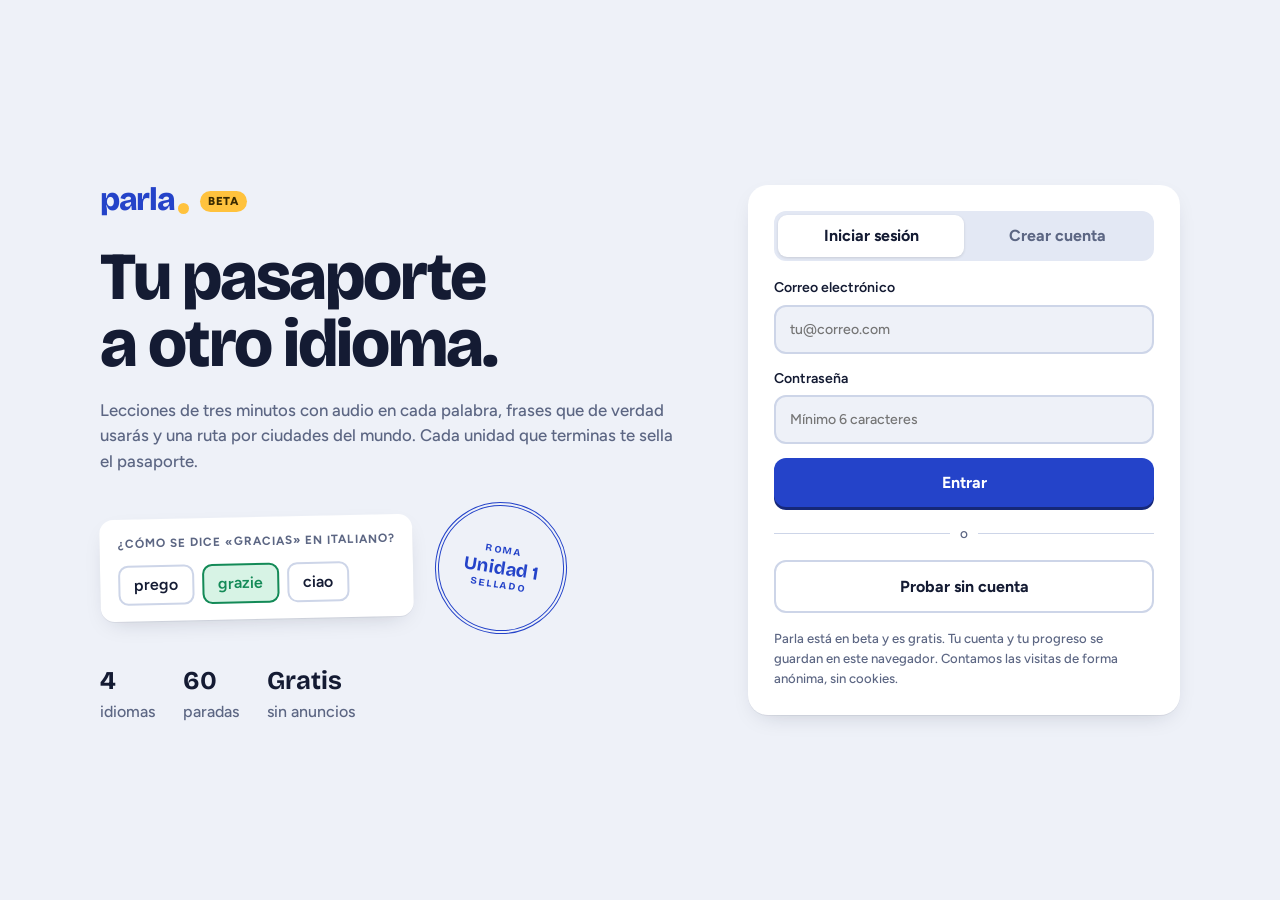
==== index.html @ 3d19ae79 "Parla beta: versión gratuita con medición de uso anónima Co-Authored-By: Claude Opus 5.5 <noreply@an" ====
<!doctype html>
<html lang="es">
<head>
  <meta charset="utf-8">
  <meta name="viewport" content="width=device-width, initial-scale=1, viewport-fit=cover">
  <title>Parla</title>
  <meta name="description" content="Aprende inglés, francés, italiano y alemán jugando: lecciones de 3 minutos con audio, frases reales y una ruta por ciudades del mundo.">
  <meta name="theme-color" content="#2443C9">
  <link rel="preconnect" href="https://fonts.googleapis.com">
  <link rel="preconnect" href="https://fonts.gstatic.com" crossorigin>
  <link rel="stylesheet" href="https://fonts.googleapis.com/css2?family=Bricolage+Grotesque:opsz,wght@12..96,500;12..96,700;12..96,800&family=Figtree:wght@400;500;600;700&display=swap">
  <link rel="stylesheet" href="css/styles.css">
</head>
<body>
  <div id="app"></div>
  <script src="js/data.js"></script>
  <script src="js/store.js"></script>
  <script src="js/analytics.js"></script>
  <script src="js/app.js"></script>
</body>
</html>
---- css/styles.css ----
/* Parla: cuaderno de viaje. Ruta vertical tipo mapa de metro, sellos de pasaporte como recompensa.
   Cobalto de tinta de sello + amarillo de billete; neutros fríos ligeramente azulados. */
:root {
  --bg: #EEF1F8;
  --surface: #FFFFFF;
  --surface-2: #E3E8F4;
  --ink: #141B33;
  --muted: #5C6683;
  --line: #CDD5E8;
  --brand: #2443C9;
  --brand-ink: #FFFFFF;
  --brand-soft: #DCE3FF;
  --sun: #FFC23D;
  --sun-ink: #3A2A00;
  --ok: #138A57;
  --ok-soft: #D7F3E5;
  --bad: #C93A3A;
  --bad-soft: #FBE0DE;
  --shadow: 0 1px 0 rgba(20, 27, 51, .06), 0 8px 24px -12px rgba(20, 27, 51, .25);
  --f-display: "Bricolage Grotesque", "Avenir Next", "Segoe UI", sans-serif;
  --f-body: "Figtree", "Avenir Next", "Segoe UI", system-ui, sans-serif;
  --r: 14px;
  color-scheme: light;
}
@media (prefers-color-scheme: dark) {
  :root:not([data-theme="light"]) {
    --bg: #0D1122; --surface: #161C33; --surface-2: #1F2742; --ink: #E9EDF8; --muted: #98A2C0; --line: #2C3556;
    --brand: #7D95FF; --brand-ink: #0D1122; --brand-soft: #222D5A; --sun: #FFCB5C; --sun-ink: #2A1E00;
    --ok: #4FD192; --ok-soft: #12382A; --bad: #FF7B72; --bad-soft: #43201F;
    --shadow: 0 1px 0 rgba(0,0,0,.3), 0 10px 28px -14px rgba(0,0,0,.7);
    color-scheme: dark;
  }
}
:root[data-theme="dark"] {
  --bg: #0D1122; --surface: #161C33; --surface-2: #1F2742; --ink: #E9EDF8; --muted: #98A2C0; --line: #2C3556;
  --brand: #7D95FF; --brand-ink: #0D1122; --brand-soft: #222D5A; --sun: #FFCB5C; --sun-ink: #2A1E00;
  --ok: #4FD192; --ok-soft: #12382A; --bad: #FF7B72; --bad-soft: #43201F;
  --shadow: 0 1px 0 rgba(0,0,0,.3), 0 10px 28px -14px rgba(0,0,0,.7);
  color-scheme: dark;
}

* { box-sizing: border-box; }
html, body { margin: 0; min-height: 100%; }
body { background: var(--bg); color: var(--ink); font: 500 16px/1.5 var(--f-body); -webkit-font-smoothing: antialiased; }
h1, h2, h3 { font-family: var(--f-display); line-height: 1.1; margin: 0; text-wrap: balance; letter-spacing: -.01em; }
h1 { font-size: clamp(1.7rem, 4vw, 2.4rem); font-weight: 800; }
h2 { font-size: 1.35rem; font-weight: 700; }
p { margin: 0; }
button { font: inherit; color: inherit; cursor: pointer; }
button:disabled { cursor: not-allowed; }
:focus-visible { outline: 3px solid var(--brand); outline-offset: 2px; }
svg { width: 1.2em; height: 1.2em; flex: none; }
kbd { font-family: var(--f-body); }
.sr { position: absolute; width: 1px; height: 1px; overflow: hidden; clip: rect(0 0 0 0); }
.lead { color: var(--muted); font-size: 1.05rem; max-width: 60ch; }
.fine { color: var(--muted); font-size: .82rem; }
.eyebrow { font-size: .74rem; font-weight: 700; letter-spacing: .09em; text-transform: uppercase; color: var(--muted); }
.plus-tag { font-style: normal; background: var(--sun); color: var(--sun-ink); padding: 1px 7px; border-radius: 99px; font-size: .72rem; letter-spacing: .04em; }

/* botones */
.btn { display: inline-flex; align-items: center; justify-content: center; gap: .4em; border: 0; border-radius: 12px; padding: .8em 1.3em; font-weight: 700; font-size: 1rem; background: var(--surface-2); color: var(--ink); transition: transform .08s, filter .15s; }
.btn:active:not(:disabled) { transform: translateY(2px); }
.btn:disabled { opacity: .45; }
.btn-primary { background: var(--brand); color: var(--brand-ink); box-shadow: 0 3px 0 color-mix(in srgb, var(--brand) 60%, #000); }
.btn-primary:hover:not(:disabled) { filter: brightness(1.08); }
.btn-sun { background: var(--sun); color: var(--sun-ink); box-shadow: 0 3px 0 color-mix(in srgb, var(--sun) 60%, #000); }
.btn-ghost { background: transparent; border: 2px solid var(--line); }
.btn-text { background: transparent; color: var(--muted); padding: .6em; }
.btn-small { padding: .5em .9em; font-size: .88rem; }
.btn-block { width: 100%; }
.icon-btn { background: transparent; border: 0; color: var(--muted); padding: 6px; border-radius: 10px; display: grid; place-items: center; }
.icon-btn svg { width: 24px; height: 24px; }

/* auth */
.auth { min-height: 100vh; display: grid; grid-template-columns: 1.15fr .85fr; gap: clamp(24px, 5vw, 72px); align-items: center; max-width: 1120px; margin: 0 auto; padding: 40px 20px; }
.auth-hero { display: grid; gap: 20px; min-width: 0; }
.logo { font-family: var(--f-display); font-weight: 800; font-size: 2rem; letter-spacing: -.04em; color: var(--brand); display: flex; align-items: flex-end; gap: 3px; }
.logo i { width: 11px; height: 11px; border-radius: 50%; background: var(--sun); margin-bottom: 10px; }
.beta { font-family: var(--f-body); font-size: .72rem; font-weight: 800; letter-spacing: .08em; text-transform: uppercase; color: var(--sun-ink); background: var(--sun); padding: 2px 8px; border-radius: 99px; margin: 0 0 12px 8px; }
.auth-hero h1 { font-size: clamp(2.3rem, 6vw, 4.2rem); line-height: 1; letter-spacing: -.03em; }
.hero-demo { display: flex; align-items: center; gap: 22px; flex-wrap: wrap; padding-block: 8px; }
.demo-card { background: var(--surface); border-radius: var(--r); padding: 16px 18px; box-shadow: var(--shadow); display: grid; gap: 12px; transform: rotate(-1.2deg); }
.demo-opts { display: flex; gap: 8px; flex-wrap: wrap; }
.demo-opts span { border: 2px solid var(--line); border-radius: 10px; padding: 6px 14px; font-weight: 600; }
.demo-opts .ok { border-color: var(--ok); background: var(--ok-soft); color: var(--ok); }
.stamp-big { --c: var(--brand); width: 132px; height: 132px; border-radius: 50%; border: 4px double var(--c); color: var(--c); display: grid; place-content: center; text-align: center; transform: rotate(9deg); font-family: var(--f-display); }
.stamp-big strong { font-size: 1.15rem; line-height: 1.1; }
.stamp-big small { font-size: .62rem; letter-spacing: .18em; font-weight: 700; }
.facts { list-style: none; padding: 0; margin: 0; display: flex; gap: 28px; flex-wrap: wrap; color: var(--muted); }
.facts b { display: block; font-family: var(--f-display); font-size: 1.6rem; color: var(--ink); }
.auth-card { background: var(--surface); border-radius: 20px; padding: 26px; box-shadow: var(--shadow); display: grid; gap: 16px; min-width: 0; }
.tabs { display: grid; grid-template-columns: 1fr 1fr; background: var(--surface-2); border-radius: 12px; padding: 4px; }
.tabs button { border: 0; background: transparent; padding: 9px; border-radius: 9px; font-weight: 700; color: var(--muted); }
.tabs .on { background: var(--surface); color: var(--ink); box-shadow: 0 1px 3px rgba(0,0,0,.12); }
form { display: grid; gap: 14px; }
label { display: grid; gap: 6px; font-size: .88rem; font-weight: 600; }
input, textarea { font: inherit; font-weight: 500; padding: 12px 14px; border-radius: 12px; border: 2px solid var(--line); background: var(--bg); color: var(--ink); width: 100%; }
input:focus, textarea:focus { border-color: var(--brand); outline: none; }
.form-error { color: var(--bad); background: var(--bad-soft); padding: 9px 12px; border-radius: 10px; font-size: .9rem; }
.notice { background: var(--brand-soft); padding: 10px 12px; border-radius: 10px; font-size: .9rem; }
.or { display: flex; align-items: center; gap: 10px; color: var(--muted); font-size: .85rem; }
.or::before, .or::after { content: ""; flex: 1; height: 1px; background: var(--line); }

/* páginas */
.page { max-width: 640px; margin: 0 auto; padding: 20px 16px 110px; display: grid; gap: 18px; }
.link-back { background: none; border: 0; color: var(--brand); font-weight: 700; padding: 0; justify-self: start; }
.course-grid { display: grid; grid-template-columns: repeat(auto-fill, minmax(220px, 1fr)); gap: 12px; }
.course-card { text-align: left; background: var(--surface); border: 2px solid transparent; border-radius: var(--r); padding: 16px; display: grid; gap: 6px; box-shadow: var(--shadow); }
.course-card:hover, .course-card.on { border-color: var(--brand); }
.flag { display: inline-grid; place-items: center; width: 40px; height: 28px; border-radius: 7px; color: #fff; font-size: .8rem; font-weight: 800; letter-spacing: .05em; }
.c-name { font-family: var(--f-display); font-size: 1.3rem; font-weight: 700; }
.c-meta { color: var(--muted); font-size: .88rem; }
.meter { display: block; height: 8px; background: var(--surface-2); border-radius: 99px; overflow: hidden; }
.meter i { display: block; height: 100%; background: var(--sun); border-radius: inherit; transition: width .4s; }

/* barra superior */
.topbar { position: sticky; top: env(safe-area-inset-top, 0px); z-index: 5; display: flex; justify-content: space-between; align-items: center; gap: 10px; padding: 10px 16px; background: color-mix(in srgb, var(--bg) 88%, transparent); backdrop-filter: blur(10px); border-bottom: 1px solid var(--line); }
.chip { display: inline-flex; align-items: center; gap: 8px; border: 2px solid var(--line); background: var(--surface); border-radius: 99px; padding: 4px 12px 4px 4px; font-weight: 700; font-size: .9rem; }
.chip b { color: #fff; border-radius: 99px; padding: 3px 7px; font-size: .7rem; }
.stats { display: flex; gap: 6px; }
.stat { display: inline-flex; align-items: center; gap: 4px; font-weight: 800; font-variant-numeric: tabular-nums; padding: 5px 9px; border-radius: 10px; border: 0; background: transparent; }
.stat-streak { color: #E8742A; }
.stat-stamps { color: var(--brand); }
.stat-energy { color: #D49A00; }
@media (prefers-color-scheme: dark) { :root:not([data-theme="light"]) .stat-energy { color: var(--sun); } }
:root[data-theme="dark"] .stat-energy { color: var(--sun); }
.stat b { color: var(--ink); }

/* ruta */
.guest-bar { display: flex; align-items: center; justify-content: space-between; gap: 12px; flex-wrap: wrap; background: var(--brand-soft); padding: 10px 14px; border-radius: 12px; font-size: .9rem; }
.level-strip { display: grid; grid-template-columns: auto 1fr auto; gap: 12px; align-items: center; font-size: .9rem; color: var(--muted); }
.level-strip b { color: var(--ink); font-family: var(--f-display); font-size: 1.1rem; }
.xp { font-variant-numeric: tabular-nums; }
.route { display: grid; gap: 30px; }
.unit-head { background: var(--uc); color: #fff; border-radius: var(--r); padding: 16px 18px; display: grid; gap: 4px; box-shadow: var(--shadow); }
.unit-head .eyebrow { color: rgba(255,255,255,.82); }
.unit-head p { opacity: .85; font-size: .9rem; }
.unit-bonus .unit-head { background: linear-gradient(135deg, var(--uc), #1a1a2e); }
.stops { display: grid; justify-items: center; gap: 10px; padding-block: 22px 4px; position: relative; }
.stop { transform: translateX(var(--x)); display: grid; justify-items: center; gap: 6px; }
.node { width: 70px; height: 64px; border-radius: 50%; border: 0; display: grid; place-items: center; font-family: var(--f-display); font-weight: 800; font-size: 1.4rem; transition: transform .1s; }
.node svg { width: 30px; height: 30px; }
.node:active { transform: translateY(3px); }
.node-done { background: var(--ok); color: #fff; box-shadow: 0 5px 0 color-mix(in srgb, var(--ok) 60%, #000); }
.node-current { background: var(--brand); color: var(--brand-ink); box-shadow: 0 5px 0 color-mix(in srgb, var(--brand) 55%, #000), 0 0 0 7px var(--brand-soft); animation: pulse 2s infinite; }
.node-locked { background: var(--surface-2); color: var(--muted); box-shadow: 0 5px 0 var(--line); }
.node-plus { background: var(--surface); color: #B68300; border: 3px dashed var(--sun); }
.kind-challenge.node-done, .kind-challenge.node-current { border-radius: 22px; }
.node-label { background: var(--ink); color: var(--bg); font-size: .78rem; font-weight: 700; padding: 3px 10px; border-radius: 8px; }
.node-cap { font-size: .75rem; color: var(--muted); font-weight: 600; }
@keyframes pulse { 50% { box-shadow: 0 5px 0 color-mix(in srgb, var(--brand) 55%, #000), 0 0 0 12px transparent; } }

/* navegación inferior */
.bottomnav { position: fixed; left: 0; right: 0; bottom: 0; z-index: 5; display: flex; justify-content: center; gap: 4px; background: var(--surface); border-top: 1px solid var(--line); padding: 6px 12px calc(6px + env(safe-area-inset-bottom, 0px)); }
.nav-item { flex: 0 1 140px; display: grid; justify-items: center; gap: 2px; border: 0; background: transparent; color: var(--muted); padding: 6px; border-radius: 12px; font-size: .75rem; font-weight: 700; }
.nav-item svg { width: 24px; height: 24px; }
.nav-item.on { color: var(--brand); background: var(--brand-soft); }

/* tienda */
.plus-card { background: var(--ink); color: var(--bg); border-radius: 20px; padding: 24px; display: grid; gap: 14px; }
.plus-card .eyebrow { color: var(--sun); }
.plus-card .lead, .plus-card .fine { color: color-mix(in srgb, var(--bg) 75%, transparent); }
.perks { margin: 0; padding: 0; list-style: none; display: grid; gap: 7px; }
.perks li { padding-left: 26px; position: relative; }
.perks li::before { content: ""; position: absolute; left: 2px; top: .35em; width: 14px; height: 8px; border-left: 3px solid var(--sun); border-bottom: 3px solid var(--sun); transform: rotate(-45deg); }
.plans { display: grid; grid-template-columns: repeat(3, 1fr); gap: 8px; }
.plan { position: relative; text-align: left; border: 2px solid color-mix(in srgb, var(--bg) 25%, transparent); background: transparent; color: inherit; border-radius: 14px; padding: 16px 12px 12px; display: grid; gap: 2px; min-width: 0; }
.plan.best { border-color: var(--sun); background: color-mix(in srgb, var(--sun) 12%, transparent); }
.plan:hover { border-color: var(--sun); }
.badge { position: absolute; top: -10px; left: 10px; background: var(--sun); color: var(--sun-ink); font-size: .68rem; font-weight: 800; padding: 1px 8px; border-radius: 99px; }
.p-name { font-weight: 700; font-size: .85rem; opacity: .8; }
.p-price { font-family: var(--f-display); font-weight: 800; font-size: 1.15rem; }
.p-note { font-size: .74rem; opacity: .75; }
.section-title { font-size: 1.1rem; margin-top: 6px; }
.items { display: grid; gap: 10px; }
.item { display: flex; justify-content: space-between; align-items: center; gap: 14px; background: var(--surface); border-radius: var(--r); padding: 14px 16px; }
.item div { display: grid; min-width: 0; }
.item span { color: var(--muted); font-size: .86rem; }
.packs { display: grid; grid-template-columns: repeat(3, 1fr); gap: 10px; }
.pack { background: var(--surface); border: 2px solid var(--line); border-radius: var(--r); padding: 16px 8px; display: grid; justify-items: center; }
.pack:hover { border-color: var(--brand); }
.pack b { font-family: var(--f-display); font-size: 1.5rem; color: var(--brand); }
.pack span { color: var(--muted); font-size: .8rem; }
.pack em { font-style: normal; font-weight: 800; margin-top: 6px; }

/* perfil */
.me { display: flex; align-items: center; gap: 16px; }
.me p { color: var(--muted); overflow-wrap: anywhere; }
.avatar { width: 64px; height: 64px; border-radius: 50%; background: var(--brand); color: var(--brand-ink); display: grid; place-items: center; font-family: var(--f-display); font-size: 1.8rem; font-weight: 800; flex: none; }
.kpis { display: grid; grid-template-columns: repeat(4, 1fr); gap: 8px; }
.kpis div { background: var(--surface); border-radius: 12px; padding: 12px 8px; display: grid; justify-items: center; text-align: center; }
.kpis b { font-family: var(--f-display); font-size: 1.4rem; font-variant-numeric: tabular-nums; }
.kpis span { font-size: .74rem; color: var(--muted); font-weight: 600; }
.passport { background: var(--surface); border-radius: var(--r); padding: 18px; display: flex; flex-wrap: wrap; gap: 14px; min-height: 120px; align-items: center; background-image: repeating-linear-gradient(0deg, transparent 0 27px, var(--surface-2) 27px 28px); }
.pstamp { width: 96px; height: 96px; border-radius: 50%; border: 3px double var(--c); color: var(--c); display: grid; place-content: center; text-align: center; transform: rotate(var(--r)); font-family: var(--f-display); }
.pstamp strong { font-size: .85rem; line-height: 1.05; }
.pstamp small { font-size: .5rem; letter-spacing: .15em; font-weight: 700; }
.empty { color: var(--muted); }
.account { display: grid; gap: 10px; }
.biz { background: var(--surface); border-radius: var(--r); padding: 14px 16px; }
.biz summary { font-weight: 700; cursor: pointer; }
.biz-grid { display: grid; grid-template-columns: repeat(3, 1fr); gap: 8px; margin-block: 12px; }
.biz-grid div { background: var(--bg); border-radius: 10px; padding: 8px; display: grid; }
.biz-grid b { font-variant-numeric: tabular-nums; font-size: 1.15rem; }
.biz-grid span { font-size: .72rem; color: var(--muted); }

/* modal */
.modal-back { position: fixed; inset: 0; z-index: 50; background: rgba(8, 12, 28, .55); display: grid; place-items: center; padding: 16px; animation: fade .15s; }
.modal { position: relative; background: var(--surface); border-radius: 20px; padding: 26px 22px 22px; width: min(420px, 100%); display: grid; gap: 14px; box-shadow: var(--shadow); animation: rise .2s; }
.modal p { color: var(--muted); }
.modal-x { position: absolute; top: 10px; right: 10px; }
.stack { display: grid; gap: 8px; }
.receipt { display: flex; justify-content: space-between; border-bottom: 1px dashed var(--line); padding-bottom: 8px; }
@keyframes fade { from { opacity: 0; } }
@keyframes rise { from { transform: translateY(14px); opacity: 0; } }

/* lección */
.lesson { min-height: 100vh; display: grid; grid-template-rows: auto 1fr auto; }
.lesson-top { display: flex; align-items: center; gap: 14px; max-width: 760px; width: 100%; margin: 0 auto; padding: 16px; }
.bar { flex: 1; height: 14px; background: var(--surface-2); border-radius: 99px; overflow: hidden; }
.bar i { display: block; height: 100%; background: var(--ok); border-radius: inherit; transition: width .35s; box-shadow: inset 0 -4px 0 rgba(0,0,0,.12); }
.ex { max-width: 640px; width: 100%; margin: 0 auto; padding: 12px 16px 24px; display: grid; gap: 18px; align-content: start; }
.retry { color: #C46A00; }
.ex-title { font-size: clamp(1.4rem, 3.5vw, 1.8rem); }
.ex-body { display: grid; gap: 18px; }
.prompt-card { display: flex; align-items: center; gap: 16px; flex-wrap: wrap; background: var(--surface); border-radius: var(--r); padding: 18px; }
.prompt-card.listen { justify-content: center; padding: 26px; }
.prompt-text { font-family: var(--f-display); font-size: 1.6rem; font-weight: 700; min-width: 0; overflow-wrap: anywhere; }
.prompt-text.es { font-size: 1.35rem; }
.prompt-sub { width: 100%; color: var(--muted); }
.audio-row { display: flex; gap: 8px; align-items: center; }
.audio-btn { width: 58px; height: 58px; border-radius: 16px; border: 0; background: var(--brand); color: var(--brand-ink); display: grid; place-items: center; box-shadow: 0 4px 0 color-mix(in srgb, var(--brand) 55%, #000); }
.audio-btn svg { width: 28px; height: 28px; }
.listen .audio-btn:not(.slow) { width: 84px; height: 84px; border-radius: 22px; }
.listen .audio-btn:not(.slow) svg { width: 40px; height: 40px; }
.audio-btn.slow { width: 46px; height: 46px; font-size: .8rem; font-weight: 800; background: var(--brand-soft); color: var(--brand); box-shadow: none; }
.audio-btn.small { width: 36px; height: 36px; border-radius: 10px; box-shadow: none; }
.audio-btn.small svg { width: 20px; height: 20px; }
.options { display: grid; gap: 10px; }
.opt { display: flex; align-items: center; gap: 12px; text-align: left; background: var(--surface); border: 2px solid var(--line); border-bottom-width: 4px; border-radius: 14px; padding: 13px 14px; font-weight: 600; font-size: 1.05rem; }
.opt span { flex: 1; min-width: 0; }
.opt kbd { width: 26px; height: 26px; display: grid; place-items: center; border: 2px solid var(--line); border-radius: 7px; font-size: .78rem; color: var(--muted); flex: none; }
.opt-sound { color: var(--muted); display: grid; }
.opt:hover { background: var(--surface-2); }
.opt.sel { border-color: var(--brand); background: var(--brand-soft); }
.opt.right { border-color: var(--ok); background: var(--ok-soft); }
.opt.wrong { border-color: var(--bad); background: var(--bad-soft); }
.typed { font-size: 1.15rem; resize: none; background: var(--surface); }
.answer-line { min-height: 64px; display: flex; flex-wrap: wrap; gap: 8px; align-content: flex-start; padding: 10px 0; border-bottom: 2px solid var(--line); }
.bank { display: flex; flex-wrap: wrap; gap: 8px; justify-content: center; }
.tile { background: var(--surface); border: 2px solid var(--line); border-bottom-width: 4px; border-radius: 12px; padding: 8px 14px; font-weight: 600; font-size: 1.05rem; }
.tile.used { color: transparent; background: var(--surface-2); border-color: var(--surface-2); pointer-events: none; }
.match { display: grid; grid-template-columns: 1fr 1fr; gap: 12px; }
.col { display: grid; gap: 10px; }
.mt { background: var(--surface); border: 2px solid var(--line); border-bottom-width: 4px; border-radius: 12px; padding: 12px; font-weight: 600; min-height: 52px; overflow-wrap: anywhere; }
.mt.sel { border-color: var(--brand); background: var(--brand-soft); }
.mt.gone { opacity: .3; border-color: var(--ok); pointer-events: none; }
.mt.shake { border-color: var(--bad); background: var(--bad-soft); animation: shake .4s; }
@keyframes shake { 25% { transform: translateX(-5px); } 75% { transform: translateX(5px); } }
.mic-btn { justify-self: center; display: flex; align-items: center; gap: 10px; border: 2px solid var(--line); border-bottom-width: 4px; background: var(--surface); color: var(--brand); border-radius: 16px; padding: 16px 26px; font-weight: 800; }
.mic-btn svg { width: 28px; height: 28px; }
.mic-btn.rec { border-color: var(--bad); color: var(--bad); animation: pulse-mic 1s infinite; }
@keyframes pulse-mic { 50% { box-shadow: 0 0 0 8px var(--bad-soft); } }
.heard { text-align: center; color: var(--muted); min-height: 1.5em; }
#skipSpeak { justify-self: center; }
.lesson-foot { border-top: 2px solid var(--line); background: var(--bg); padding: 16px 16px calc(16px + env(safe-area-inset-bottom, 0px)); position: sticky; bottom: 0; }
.foot-inner { max-width: 640px; margin: 0 auto; display: flex; align-items: center; justify-content: space-between; gap: 14px; flex-wrap: wrap; }
.foot-inner .btn { min-width: 160px; margin-left: auto; }
.feedback { display: flex; align-items: center; gap: 4px 10px; flex-wrap: wrap; min-width: 0; flex: 1 1 260px; }
.feedback strong { font-family: var(--f-display); font-size: 1.2rem; width: 100%; }
.feedback:empty { display: none; }
.is-ok { background: var(--ok-soft); border-color: transparent; }
.is-ok .feedback { color: var(--ok); }
.is-ok .btn-primary { background: var(--ok); color: #fff; box-shadow: 0 3px 0 color-mix(in srgb, var(--ok) 55%, #000); }
.is-bad { background: var(--bad-soft); border-color: transparent; }
.is-bad .feedback { color: var(--bad); }
.is-bad .btn-primary { background: var(--bad); color: #fff; box-shadow: 0 3px 0 color-mix(in srgb, var(--bad) 55%, #000); }
.sol { font-weight: 700; font-size: 1.05rem; }

/* resultado */
.result { justify-items: center; text-align: center; padding-top: 48px; }
.result-mark { width: 96px; height: 96px; border-radius: 28px; background: var(--ok); color: #fff; display: grid; place-items: center; transform: rotate(-6deg); }
.result-mark svg { width: 56px; height: 56px; }
.stamp-big.earned { animation: stampin .5s cubic-bezier(.2, 1.6, .4, 1); width: 150px; height: 150px; }
@keyframes stampin { from { transform: scale(2.2) rotate(-20deg); opacity: 0; } }
.levelup { background: var(--sun); color: var(--sun-ink); font-weight: 800; padding: 6px 14px; border-radius: 99px; }
.result .kpis { width: 100%; }
.result #cont { max-width: 360px; }
#adResult, #adRoute { width: 100%; }

/* anuncios */
.ad-banner { display: grid; gap: 4px; }
.ad-banner:empty { display: none; }
.ad-tag { font-size: .66rem; letter-spacing: .1em; text-transform: uppercase; color: var(--muted); }
.ad-house { display: flex; flex-wrap: wrap; align-items: center; gap: 6px 14px; border: 1px dashed var(--line); border-radius: 12px; padding: 12px 14px; text-align: left; }
.ad-house strong { width: 100%; }
.ad-house span { flex: 1; color: var(--muted); font-size: .88rem; }
.ad-overlay { position: fixed; inset: 0; z-index: 60; background: rgba(8, 12, 28, .85); display: grid; place-items: center; padding: 16px; }
.ad-box { background: var(--surface); border-radius: 18px; padding: 28px 22px; width: min(420px, 100%); display: grid; gap: 12px; text-align: center; }
.ad-title { font-family: var(--f-display); font-size: 1.4rem; font-weight: 800; }
.ad-copy { color: var(--muted); font-size: .9rem; }
.ad-copy code { font-size: .85em; }

/* toast */
.toast { position: fixed; left: 50%; bottom: 96px; transform: translateX(-50%); z-index: 70; background: var(--ink); color: var(--bg); padding: 10px 18px; border-radius: 12px; font-weight: 600; box-shadow: var(--shadow); animation: rise .2s; max-width: calc(100% - 32px); text-align: center; transition: opacity .3s; }
.toast.out { opacity: 0; }

@media (max-width: 820px) {
  .auth { grid-template-columns: 1fr; padding-block: 28px; }
}
@media (max-width: 520px) {
  .plans, .packs { grid-template-columns: 1fr; }
  .plan { padding-top: 14px; }
  .kpis { grid-template-columns: repeat(2, 1fr); }
  .biz-grid { grid-template-columns: repeat(2, 1fr); }
  .chip { font-size: 0; gap: 0; padding: 4px; }
  .chip b { font-size: .7rem; }
  .stamp-big { width: 110px; height: 110px; }
  .stop { transform: translateX(calc(var(--x) * .7)); }
}
@media (prefers-reduced-motion: reduce) {
  *, *::before, *::after { animation: none !important; transition: none !important; }
}
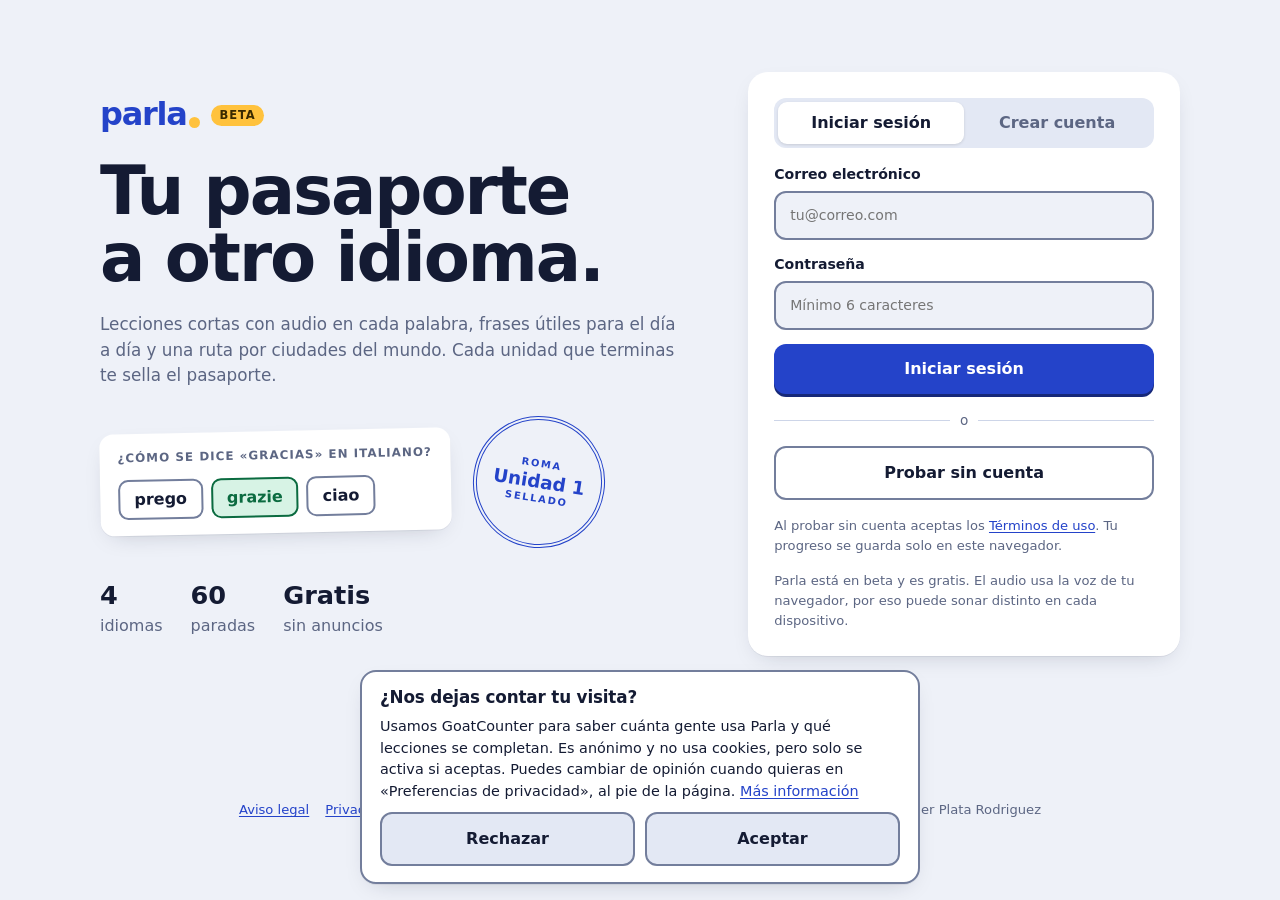
==== commit ef89d94a: "Cumplimiento legal y accesibilidad - Aviso legal, privacidad, cookies, términos y accesibilidad - Es" ====
--- a/index.html
+++ b/index.html
@@ -4,18 +4,18 @@
   <meta charset="utf-8">
   <meta name="viewport" content="width=device-width, initial-scale=1, viewport-fit=cover">
   <title>Parla</title>
-  <meta name="description" content="Aprende inglés, francés, italiano y alemán jugando: lecciones de 3 minutos con audio, frases reales y una ruta por ciudades del mundo.">
+  <meta name="description" content="Beta gratuita para practicar inglés, francés, italiano y alemán desde el español: lecciones cortas con audio, frases útiles y una ruta por ciudades del mundo.">
   <meta name="theme-color" content="#2443C9">
-  <link rel="preconnect" href="https://fonts.googleapis.com">
-  <link rel="preconnect" href="https://fonts.gstatic.com" crossorigin>
-  <link rel="stylesheet" href="https://fonts.googleapis.com/css2?family=Bricolage+Grotesque:opsz,wght@12..96,500;12..96,700;12..96,800&family=Figtree:wght@400;500;600;700&display=swap">
   <link rel="stylesheet" href="css/styles.css">
 </head>
 <body>
   <div id="app"></div>
+  <noscript>
+    <p style="padding:16px">Parla necesita JavaScript para funcionar. Puedes leer el <a href="aviso-legal.html">aviso legal</a>, la <a href="privacidad.html">política de privacidad</a>, la <a href="cookies.html">política de cookies</a> y los <a href="terminos.html">términos</a> sin él.</p>
+  </noscript>
   <script src="js/data.js"></script>
+  <script src="js/analytics.js"></script>
   <script src="js/store.js"></script>
-  <script src="js/analytics.js"></script>
   <script src="js/app.js"></script>
 </body>
 </html>
--- a/css/styles.css
+++ b/css/styles.css
@@ -6,35 +6,43 @@
   --surface-2: #E3E8F4;
   --ink: #141B33;
   --muted: #5C6683;
-  --line: #CDD5E8;
+  --line: #CDD5E8;          /* separadores decorativos */
+  --control: #737E9C;       /* borde de controles: contraste ≥ 3:1 (WCAG 1.4.11) */
   --brand: #2443C9;
   --brand-ink: #FFFFFF;
   --brand-soft: #DCE3FF;
   --sun: #FFC23D;
   --sun-ink: #3A2A00;
-  --ok: #138A57;
+  --ok: #0B6B40;
+  --on-ok: #FFFFFF;
   --ok-soft: #D7F3E5;
-  --bad: #C93A3A;
+  --bad: #A82828;
+  --on-bad: #FFFFFF;
   --bad-soft: #FBE0DE;
+  --warn: #8F4C00;
+  --streak: #B9500C;
   --shadow: 0 1px 0 rgba(20, 27, 51, .06), 0 8px 24px -12px rgba(20, 27, 51, .25);
-  --f-display: "Bricolage Grotesque", "Avenir Next", "Segoe UI", sans-serif;
-  --f-body: "Figtree", "Avenir Next", "Segoe UI", system-ui, sans-serif;
+  /* Fuentes del sistema: no se cargan fuentes externas (sin peticiones a terceros). */
+  --f-display: ui-rounded, "SF Pro Rounded", "Avenir Next", "Segoe UI Variable Display", "Segoe UI", system-ui, sans-serif;
+  --f-body: system-ui, -apple-system, "Segoe UI", Roboto, "Helvetica Neue", Arial, sans-serif;
   --r: 14px;
   color-scheme: light;
 }
 @media (prefers-color-scheme: dark) {
   :root:not([data-theme="light"]) {
-    --bg: #0D1122; --surface: #161C33; --surface-2: #1F2742; --ink: #E9EDF8; --muted: #98A2C0; --line: #2C3556;
+    --bg: #0D1122; --surface: #161C33; --surface-2: #1F2742; --ink: #E9EDF8; --muted: #98A2C0; --line: #2C3556; --control: #66729A;
     --brand: #7D95FF; --brand-ink: #0D1122; --brand-soft: #222D5A; --sun: #FFCB5C; --sun-ink: #2A1E00;
-    --ok: #4FD192; --ok-soft: #12382A; --bad: #FF7B72; --bad-soft: #43201F;
+    --ok: #4FD192; --on-ok: #0D1122; --ok-soft: #12382A; --bad: #FF7B72; --on-bad: #0D1122; --bad-soft: #43201F;
+    --warn: #F0A04B; --streak: #F28A4A;
     --shadow: 0 1px 0 rgba(0,0,0,.3), 0 10px 28px -14px rgba(0,0,0,.7);
     color-scheme: dark;
   }
 }
 :root[data-theme="dark"] {
-  --bg: #0D1122; --surface: #161C33; --surface-2: #1F2742; --ink: #E9EDF8; --muted: #98A2C0; --line: #2C3556;
+  --bg: #0D1122; --surface: #161C33; --surface-2: #1F2742; --ink: #E9EDF8; --muted: #98A2C0; --line: #2C3556; --control: #66729A;
   --brand: #7D95FF; --brand-ink: #0D1122; --brand-soft: #222D5A; --sun: #FFCB5C; --sun-ink: #2A1E00;
-  --ok: #4FD192; --ok-soft: #12382A; --bad: #FF7B72; --bad-soft: #43201F;
+  --ok: #4FD192; --on-ok: #0D1122; --ok-soft: #12382A; --bad: #FF7B72; --on-bad: #0D1122; --bad-soft: #43201F;
+  --warn: #F0A04B; --streak: #F28A4A;
   --shadow: 0 1px 0 rgba(0,0,0,.3), 0 10px 28px -14px rgba(0,0,0,.7);
   color-scheme: dark;
 }
@@ -51,7 +59,6 @@
 :focus-visible { outline: 3px solid var(--brand); outline-offset: 2px; }
 svg { width: 1.2em; height: 1.2em; flex: none; }
 kbd { font-family: var(--f-body); }
-.sr { position: absolute; width: 1px; height: 1px; overflow: hidden; clip: rect(0 0 0 0); }
 .lead { color: var(--muted); font-size: 1.05rem; max-width: 60ch; }
 .fine { color: var(--muted); font-size: .82rem; }
 .eyebrow { font-size: .74rem; font-weight: 700; letter-spacing: .09em; text-transform: uppercase; color: var(--muted); }
@@ -64,7 +71,7 @@
 .btn-primary { background: var(--brand); color: var(--brand-ink); box-shadow: 0 3px 0 color-mix(in srgb, var(--brand) 60%, #000); }
 .btn-primary:hover:not(:disabled) { filter: brightness(1.08); }
 .btn-sun { background: var(--sun); color: var(--sun-ink); box-shadow: 0 3px 0 color-mix(in srgb, var(--sun) 60%, #000); }
-.btn-ghost { background: transparent; border: 2px solid var(--line); }
+.btn-ghost { background: transparent; border: 2px solid var(--control); }
 .btn-text { background: transparent; color: var(--muted); padding: .6em; }
 .btn-small { padding: .5em .9em; font-size: .88rem; }
 .btn-block { width: 100%; }
@@ -81,7 +88,7 @@
 .hero-demo { display: flex; align-items: center; gap: 22px; flex-wrap: wrap; padding-block: 8px; }
 .demo-card { background: var(--surface); border-radius: var(--r); padding: 16px 18px; box-shadow: var(--shadow); display: grid; gap: 12px; transform: rotate(-1.2deg); }
 .demo-opts { display: flex; gap: 8px; flex-wrap: wrap; }
-.demo-opts span { border: 2px solid var(--line); border-radius: 10px; padding: 6px 14px; font-weight: 600; }
+.demo-opts span { border: 2px solid var(--control); border-radius: 10px; padding: 6px 14px; font-weight: 600; }
 .demo-opts .ok { border-color: var(--ok); background: var(--ok-soft); color: var(--ok); }
 .stamp-big { --c: var(--brand); width: 132px; height: 132px; border-radius: 50%; border: 4px double var(--c); color: var(--c); display: grid; place-content: center; text-align: center; transform: rotate(9deg); font-family: var(--f-display); }
 .stamp-big strong { font-size: 1.15rem; line-height: 1.1; }
@@ -94,7 +101,7 @@
 .tabs .on { background: var(--surface); color: var(--ink); box-shadow: 0 1px 3px rgba(0,0,0,.12); }
 form { display: grid; gap: 14px; }
 label { display: grid; gap: 6px; font-size: .88rem; font-weight: 600; }
-input, textarea { font: inherit; font-weight: 500; padding: 12px 14px; border-radius: 12px; border: 2px solid var(--line); background: var(--bg); color: var(--ink); width: 100%; }
+input, textarea { font: inherit; font-weight: 500; padding: 12px 14px; border-radius: 12px; border: 2px solid var(--control); background: var(--bg); color: var(--ink); width: 100%; }
 input:focus, textarea:focus { border-color: var(--brand); outline: none; }
 .form-error { color: var(--bad); background: var(--bad-soft); padding: 9px 12px; border-radius: 10px; font-size: .9rem; }
 .notice { background: var(--brand-soft); padding: 10px 12px; border-radius: 10px; font-size: .9rem; }
@@ -115,15 +122,12 @@
 
 /* barra superior */
 .topbar { position: sticky; top: env(safe-area-inset-top, 0px); z-index: 5; display: flex; justify-content: space-between; align-items: center; gap: 10px; padding: 10px 16px; background: color-mix(in srgb, var(--bg) 88%, transparent); backdrop-filter: blur(10px); border-bottom: 1px solid var(--line); }
-.chip { display: inline-flex; align-items: center; gap: 8px; border: 2px solid var(--line); background: var(--surface); border-radius: 99px; padding: 4px 12px 4px 4px; font-weight: 700; font-size: .9rem; }
+.chip { display: inline-flex; align-items: center; gap: 8px; border: 2px solid var(--control); background: var(--surface); border-radius: 99px; padding: 4px 12px 4px 4px; font-weight: 700; font-size: .9rem; }
 .chip b { color: #fff; border-radius: 99px; padding: 3px 7px; font-size: .7rem; }
 .stats { display: flex; gap: 6px; }
 .stat { display: inline-flex; align-items: center; gap: 4px; font-weight: 800; font-variant-numeric: tabular-nums; padding: 5px 9px; border-radius: 10px; border: 0; background: transparent; }
-.stat-streak { color: #E8742A; }
+.stat-streak { color: var(--streak); }
 .stat-stamps { color: var(--brand); }
-.stat-energy { color: #D49A00; }
-@media (prefers-color-scheme: dark) { :root:not([data-theme="light"]) .stat-energy { color: var(--sun); } }
-:root[data-theme="dark"] .stat-energy { color: var(--sun); }
 .stat b { color: var(--ink); }
 
 /* ruta */
@@ -133,18 +137,17 @@
 .xp { font-variant-numeric: tabular-nums; }
 .route { display: grid; gap: 30px; }
 .unit-head { background: var(--uc); color: #fff; border-radius: var(--r); padding: 16px 18px; display: grid; gap: 4px; box-shadow: var(--shadow); }
-.unit-head .eyebrow { color: rgba(255,255,255,.82); }
-.unit-head p { opacity: .85; font-size: .9rem; }
+.unit-head .eyebrow { color: #FFFFFF; }
+.unit-head p { font-size: .9rem; }
 .unit-bonus .unit-head { background: linear-gradient(135deg, var(--uc), #1a1a2e); }
 .stops { display: grid; justify-items: center; gap: 10px; padding-block: 22px 4px; position: relative; }
 .stop { transform: translateX(var(--x)); display: grid; justify-items: center; gap: 6px; }
 .node { width: 70px; height: 64px; border-radius: 50%; border: 0; display: grid; place-items: center; font-family: var(--f-display); font-weight: 800; font-size: 1.4rem; transition: transform .1s; }
 .node svg { width: 30px; height: 30px; }
 .node:active { transform: translateY(3px); }
-.node-done { background: var(--ok); color: #fff; box-shadow: 0 5px 0 color-mix(in srgb, var(--ok) 60%, #000); }
+.node-done { background: var(--ok); color: var(--on-ok); box-shadow: 0 5px 0 color-mix(in srgb, var(--ok) 60%, #000); }
 .node-current { background: var(--brand); color: var(--brand-ink); box-shadow: 0 5px 0 color-mix(in srgb, var(--brand) 55%, #000), 0 0 0 7px var(--brand-soft); animation: pulse 2s infinite; }
 .node-locked { background: var(--surface-2); color: var(--muted); box-shadow: 0 5px 0 var(--line); }
-.node-plus { background: var(--surface); color: #B68300; border: 3px dashed var(--sun); }
 .kind-challenge.node-done, .kind-challenge.node-current { border-radius: 22px; }
 .node-label { background: var(--ink); color: var(--bg); font-size: .78rem; font-weight: 700; padding: 3px 10px; border-radius: 8px; }
 .node-cap { font-size: .75rem; color: var(--muted); font-weight: 600; }
@@ -156,32 +159,7 @@
 .nav-item svg { width: 24px; height: 24px; }
 .nav-item.on { color: var(--brand); background: var(--brand-soft); }
 
-/* tienda */
-.plus-card { background: var(--ink); color: var(--bg); border-radius: 20px; padding: 24px; display: grid; gap: 14px; }
-.plus-card .eyebrow { color: var(--sun); }
-.plus-card .lead, .plus-card .fine { color: color-mix(in srgb, var(--bg) 75%, transparent); }
-.perks { margin: 0; padding: 0; list-style: none; display: grid; gap: 7px; }
-.perks li { padding-left: 26px; position: relative; }
-.perks li::before { content: ""; position: absolute; left: 2px; top: .35em; width: 14px; height: 8px; border-left: 3px solid var(--sun); border-bottom: 3px solid var(--sun); transform: rotate(-45deg); }
-.plans { display: grid; grid-template-columns: repeat(3, 1fr); gap: 8px; }
-.plan { position: relative; text-align: left; border: 2px solid color-mix(in srgb, var(--bg) 25%, transparent); background: transparent; color: inherit; border-radius: 14px; padding: 16px 12px 12px; display: grid; gap: 2px; min-width: 0; }
-.plan.best { border-color: var(--sun); background: color-mix(in srgb, var(--sun) 12%, transparent); }
-.plan:hover { border-color: var(--sun); }
-.badge { position: absolute; top: -10px; left: 10px; background: var(--sun); color: var(--sun-ink); font-size: .68rem; font-weight: 800; padding: 1px 8px; border-radius: 99px; }
-.p-name { font-weight: 700; font-size: .85rem; opacity: .8; }
-.p-price { font-family: var(--f-display); font-weight: 800; font-size: 1.15rem; }
-.p-note { font-size: .74rem; opacity: .75; }
 .section-title { font-size: 1.1rem; margin-top: 6px; }
-.items { display: grid; gap: 10px; }
-.item { display: flex; justify-content: space-between; align-items: center; gap: 14px; background: var(--surface); border-radius: var(--r); padding: 14px 16px; }
-.item div { display: grid; min-width: 0; }
-.item span { color: var(--muted); font-size: .86rem; }
-.packs { display: grid; grid-template-columns: repeat(3, 1fr); gap: 10px; }
-.pack { background: var(--surface); border: 2px solid var(--line); border-radius: var(--r); padding: 16px 8px; display: grid; justify-items: center; }
-.pack:hover { border-color: var(--brand); }
-.pack b { font-family: var(--f-display); font-size: 1.5rem; color: var(--brand); }
-.pack span { color: var(--muted); font-size: .8rem; }
-.pack em { font-style: normal; font-weight: 800; margin-top: 6px; }
 
 /* perfil */
 .me { display: flex; align-items: center; gap: 16px; }
@@ -212,7 +190,7 @@
 .stack { display: grid; gap: 8px; }
 .receipt { display: flex; justify-content: space-between; border-bottom: 1px dashed var(--line); padding-bottom: 8px; }
 @keyframes fade { from { opacity: 0; } }
-@keyframes rise { from { transform: translateY(14px); opacity: 0; } }
+@keyframes rise { from { opacity: 0; } }
 
 /* lección */
 .lesson { min-height: 100vh; display: grid; grid-template-rows: auto 1fr auto; }
@@ -220,7 +198,7 @@
 .bar { flex: 1; height: 14px; background: var(--surface-2); border-radius: 99px; overflow: hidden; }
 .bar i { display: block; height: 100%; background: var(--ok); border-radius: inherit; transition: width .35s; box-shadow: inset 0 -4px 0 rgba(0,0,0,.12); }
 .ex { max-width: 640px; width: 100%; margin: 0 auto; padding: 12px 16px 24px; display: grid; gap: 18px; align-content: start; }
-.retry { color: #C46A00; }
+.retry { color: var(--warn); }
 .ex-title { font-size: clamp(1.4rem, 3.5vw, 1.8rem); }
 .ex-body { display: grid; gap: 18px; }
 .prompt-card { display: flex; align-items: center; gap: 16px; flex-wrap: wrap; background: var(--surface); border-radius: var(--r); padding: 18px; }
@@ -237,9 +215,9 @@
 .audio-btn.small { width: 36px; height: 36px; border-radius: 10px; box-shadow: none; }
 .audio-btn.small svg { width: 20px; height: 20px; }
 .options { display: grid; gap: 10px; }
-.opt { display: flex; align-items: center; gap: 12px; text-align: left; background: var(--surface); border: 2px solid var(--line); border-bottom-width: 4px; border-radius: 14px; padding: 13px 14px; font-weight: 600; font-size: 1.05rem; }
+.opt { display: flex; align-items: center; gap: 12px; text-align: left; background: var(--surface); border: 2px solid var(--control); border-bottom-width: 4px; border-radius: 14px; padding: 13px 14px; font-weight: 600; font-size: 1.05rem; }
 .opt span { flex: 1; min-width: 0; }
-.opt kbd { width: 26px; height: 26px; display: grid; place-items: center; border: 2px solid var(--line); border-radius: 7px; font-size: .78rem; color: var(--muted); flex: none; }
+.opt kbd { width: 26px; height: 26px; display: grid; place-items: center; border: 2px solid var(--control); border-radius: 7px; font-size: .78rem; color: var(--muted); flex: none; }
 .opt-sound { color: var(--muted); display: grid; }
 .opt:hover { background: var(--surface-2); }
 .opt.sel { border-color: var(--brand); background: var(--brand-soft); }
@@ -248,16 +226,16 @@
 .typed { font-size: 1.15rem; resize: none; background: var(--surface); }
 .answer-line { min-height: 64px; display: flex; flex-wrap: wrap; gap: 8px; align-content: flex-start; padding: 10px 0; border-bottom: 2px solid var(--line); }
 .bank { display: flex; flex-wrap: wrap; gap: 8px; justify-content: center; }
-.tile { background: var(--surface); border: 2px solid var(--line); border-bottom-width: 4px; border-radius: 12px; padding: 8px 14px; font-weight: 600; font-size: 1.05rem; }
-.tile.used { color: transparent; background: var(--surface-2); border-color: var(--surface-2); pointer-events: none; }
+.tile { background: var(--surface); border: 2px solid var(--control); border-bottom-width: 4px; border-radius: 12px; padding: 8px 14px; font-weight: 600; font-size: 1.05rem; }
+.tile.used, .bank .tile:disabled { color: transparent; background: var(--surface-2); border-color: var(--surface-2); opacity: 1; }
 .match { display: grid; grid-template-columns: 1fr 1fr; gap: 12px; }
 .col { display: grid; gap: 10px; }
-.mt { background: var(--surface); border: 2px solid var(--line); border-bottom-width: 4px; border-radius: 12px; padding: 12px; font-weight: 600; min-height: 52px; overflow-wrap: anywhere; }
+.mt { background: var(--surface); border: 2px solid var(--control); border-bottom-width: 4px; border-radius: 12px; padding: 12px; font-weight: 600; min-height: 52px; overflow-wrap: anywhere; }
 .mt.sel { border-color: var(--brand); background: var(--brand-soft); }
-.mt.gone { opacity: .3; border-color: var(--ok); pointer-events: none; }
+.mt.gone, .mt:disabled { opacity: .35; border-color: var(--ok); cursor: default; }
 .mt.shake { border-color: var(--bad); background: var(--bad-soft); animation: shake .4s; }
 @keyframes shake { 25% { transform: translateX(-5px); } 75% { transform: translateX(5px); } }
-.mic-btn { justify-self: center; display: flex; align-items: center; gap: 10px; border: 2px solid var(--line); border-bottom-width: 4px; background: var(--surface); color: var(--brand); border-radius: 16px; padding: 16px 26px; font-weight: 800; }
+.mic-btn { justify-self: center; display: flex; align-items: center; gap: 10px; border: 2px solid var(--control); border-bottom-width: 4px; background: var(--surface); color: var(--brand); border-radius: 16px; padding: 16px 26px; font-weight: 800; }
 .mic-btn svg { width: 28px; height: 28px; }
 .mic-btn.rec { border-color: var(--bad); color: var(--bad); animation: pulse-mic 1s infinite; }
 @keyframes pulse-mic { 50% { box-shadow: 0 0 0 8px var(--bad-soft); } }
@@ -271,46 +249,31 @@
 .feedback:empty { display: none; }
 .is-ok { background: var(--ok-soft); border-color: transparent; }
 .is-ok .feedback { color: var(--ok); }
-.is-ok .btn-primary { background: var(--ok); color: #fff; box-shadow: 0 3px 0 color-mix(in srgb, var(--ok) 55%, #000); }
+.is-ok .btn-primary { background: var(--ok); color: var(--on-ok); box-shadow: 0 3px 0 color-mix(in srgb, var(--ok) 55%, #000); }
 .is-bad { background: var(--bad-soft); border-color: transparent; }
 .is-bad .feedback { color: var(--bad); }
-.is-bad .btn-primary { background: var(--bad); color: #fff; box-shadow: 0 3px 0 color-mix(in srgb, var(--bad) 55%, #000); }
+.is-bad .btn-primary { background: var(--bad); color: var(--on-bad); box-shadow: 0 3px 0 color-mix(in srgb, var(--bad) 55%, #000); }
 .sol { font-weight: 700; font-size: 1.05rem; }
 
 /* resultado */
 .result { justify-items: center; text-align: center; padding-top: 48px; }
-.result-mark { width: 96px; height: 96px; border-radius: 28px; background: var(--ok); color: #fff; display: grid; place-items: center; transform: rotate(-6deg); }
+.result-mark { width: 96px; height: 96px; border-radius: 28px; background: var(--ok); color: var(--on-ok); display: grid; place-items: center; transform: rotate(-6deg); }
 .result-mark svg { width: 56px; height: 56px; }
 .stamp-big.earned { animation: stampin .5s cubic-bezier(.2, 1.6, .4, 1); width: 150px; height: 150px; }
 @keyframes stampin { from { transform: scale(2.2) rotate(-20deg); opacity: 0; } }
 .levelup { background: var(--sun); color: var(--sun-ink); font-weight: 800; padding: 6px 14px; border-radius: 99px; }
 .result .kpis { width: 100%; }
 .result #cont { max-width: 360px; }
-#adResult, #adRoute { width: 100%; }
-
-/* anuncios */
-.ad-banner { display: grid; gap: 4px; }
-.ad-banner:empty { display: none; }
-.ad-tag { font-size: .66rem; letter-spacing: .1em; text-transform: uppercase; color: var(--muted); }
-.ad-house { display: flex; flex-wrap: wrap; align-items: center; gap: 6px 14px; border: 1px dashed var(--line); border-radius: 12px; padding: 12px 14px; text-align: left; }
-.ad-house strong { width: 100%; }
-.ad-house span { flex: 1; color: var(--muted); font-size: .88rem; }
-.ad-overlay { position: fixed; inset: 0; z-index: 60; background: rgba(8, 12, 28, .85); display: grid; place-items: center; padding: 16px; }
-.ad-box { background: var(--surface); border-radius: 18px; padding: 28px 22px; width: min(420px, 100%); display: grid; gap: 12px; text-align: center; }
-.ad-title { font-family: var(--f-display); font-size: 1.4rem; font-weight: 800; }
-.ad-copy { color: var(--muted); font-size: .9rem; }
-.ad-copy code { font-size: .85em; }
+
 
 /* toast */
-.toast { position: fixed; left: 50%; bottom: 96px; transform: translateX(-50%); z-index: 70; background: var(--ink); color: var(--bg); padding: 10px 18px; border-radius: 12px; font-weight: 600; box-shadow: var(--shadow); animation: rise .2s; max-width: calc(100% - 32px); text-align: center; transition: opacity .3s; }
+.toast { position: fixed; left: 50%; top: calc(14px + env(safe-area-inset-top, 0px)); transform: translateX(-50%); z-index: 70; background: var(--ink); color: var(--bg); padding: 10px 18px; border-radius: 12px; font-weight: 600; box-shadow: var(--shadow); animation: rise .2s; max-width: calc(100% - 32px); text-align: center; transition: opacity .3s; }
 .toast.out { opacity: 0; }
 
 @media (max-width: 820px) {
   .auth { grid-template-columns: 1fr; padding-block: 28px; }
 }
 @media (max-width: 520px) {
-  .plans, .packs { grid-template-columns: 1fr; }
-  .plan { padding-top: 14px; }
   .kpis { grid-template-columns: repeat(2, 1fr); }
   .biz-grid { grid-template-columns: repeat(2, 1fr); }
   .chip { font-size: 0; gap: 0; padding: 4px; }
@@ -321,3 +284,48 @@
 @media (prefers-reduced-motion: reduce) {
   *, *::before, *::after { animation: none !important; transition: none !important; }
 }
+
+/* elementos de perfil */
+.items { display: grid; gap: 10px; }
+.item { display: flex; justify-content: space-between; align-items: center; gap: 14px; background: var(--surface); border-radius: var(--r); padding: 14px 16px; }
+.item div { display: grid; min-width: 0; }
+.item span { color: var(--muted); font-size: .86rem; }
+.danger { color: var(--bad); border-color: var(--bad); }
+
+/* accesibilidad */
+.sr { position: absolute; width: 1px; height: 1px; overflow: hidden; clip: rect(0 0 0 0); white-space: nowrap; }
+.skip-ex { justify-self: center; }
+
+/* casilla de aceptación */
+.check { display: flex; align-items: flex-start; gap: 10px; font-weight: 500; font-size: .88rem; line-height: 1.45; }
+.check input { width: 20px; height: 20px; flex: none; margin: 1px 0 0; accent-color: var(--brand); }
+.check a, .fine a, .consent a, .site-foot a { color: var(--brand); text-underline-offset: 2px; }
+.first-layer { border-top: 1px solid var(--line); padding-top: 10px; }
+
+/* aviso de privacidad (analítica) */
+.consent { position: fixed; left: 16px; right: 16px; bottom: calc(16px + env(safe-area-inset-bottom, 0px)); z-index: 40; max-width: 560px; margin: 0 auto; background: var(--surface); color: var(--ink); border: 2px solid var(--control); border-radius: 16px; padding: 16px 18px; box-shadow: var(--shadow); display: grid; gap: 10px; }
+.consent h2 { font-size: 1.05rem; }
+.consent p { font-size: .9rem; }
+.consent-actions { display: grid; grid-template-columns: 1fr 1fr; gap: 10px; }
+.consent-actions .btn { border: 2px solid var(--control); background: var(--surface-2); color: var(--ink); box-shadow: none; }
+.has-nav .consent { bottom: calc(80px + env(safe-area-inset-bottom, 0px)); }
+
+/* pie legal */
+.site-foot { display: flex; flex-wrap: wrap; gap: 6px 16px; justify-content: center; padding-block: 16px 8px; font-size: .82rem; color: var(--muted); }
+.site-foot button { background: none; border: 0; padding: 0; color: var(--brand); text-decoration: underline; text-underline-offset: 2px; font-size: inherit; }
+.auth .site-foot { grid-column: 1 / -1; }
+
+/* páginas legales */
+.legal { max-width: 720px; margin: 0 auto; padding: 24px 16px 64px; display: grid; gap: 14px; line-height: 1.6; }
+.legal h1 { font-size: clamp(1.7rem, 4vw, 2.2rem); }
+.legal h2 { font-size: 1.15rem; margin-top: 18px; }
+.legal p, .legal li { max-width: 68ch; }
+.legal ul { margin: 0; padding-left: 1.2em; display: grid; gap: 6px; }
+.legal a { color: var(--brand); text-underline-offset: 2px; overflow-wrap: anywhere; }
+.legal .updated { color: var(--muted); font-size: .9rem; }
+.legal .box { background: var(--surface); border-radius: var(--r); padding: 14px 16px; }
+.table-wrap { overflow-x: auto; }
+.legal table { border-collapse: collapse; width: 100%; font-size: .9rem; min-width: 520px; }
+.legal th, .legal td { text-align: left; vertical-align: top; padding: 8px 10px; border-bottom: 1px solid var(--line); }
+.legal th { font-weight: 700; }
+.legal-nav { display: flex; flex-wrap: wrap; gap: 6px 16px; font-size: .9rem; }
